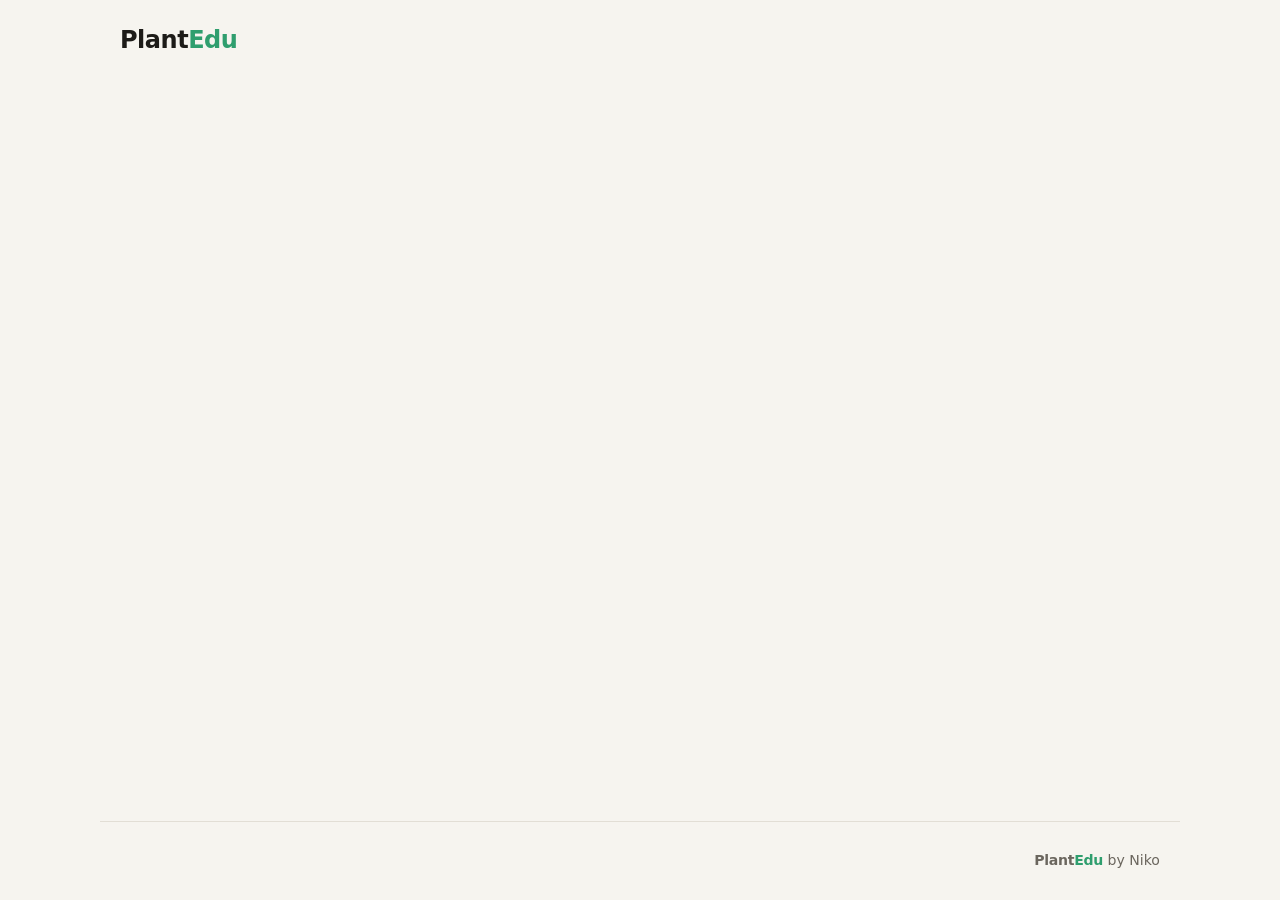
==== index.html @ cb50e397 "Base Design Design Basis wurde in style.css aufgesetzt. Die HTML Basis wurde ebenfalls erstellt." ====
<!DOCTYPE html>
<html lang="de">
<head>
    <meta charset="UTF-8">
    <meta name="viewport" content="width=device-width, initial-scale=1.0">
    <title>PlantEdu</title>
    <link rel="stylesheet" href="css/style.css">
</head>
<body>
    <header>
        <a class="Logo" href="index.html">Plant<span>Edu</span></a>

    </header>
    <main> 

    </main>
    <footer> 
        <span class="Logo">Plant<span>Edu</span></span> by Niko 
    </footer>
</body>
---- css/style.css ----
:root {
    --bg: #f6f4ef;
    --surface: #ffffff;
    --text: #1d1b18;
    --muted: #6b665e;
    --line: #e2ded5;
    --easy: #2f9e6e;
    --mid: #d98a1f;
    --hard: #d1453b;
    --radius: 18px;
    --shadow: 0 1px 2px rgba(0,0,0,.04), 0 8px 24px rgba(0,0,0,.06);
}

@media (prefers-color-scheme: dark) {
    :root {
        --bg: #141311;
        --surface: #1d1c19;
        --text: #f2efe8;
        --muted: #a09a8e;
        --line: #2e2c27;
        --easy: #46c28d;
        --mid: #e8efe3;
        --hard: #f06a5f;
        --shadow: 0 1px 2px rgba(0,0,0,.4), 0 8px 24px rgba(0,0,0,.35);
    }
}

* { box-sizing: border-box; margin: 0; }

body {
    background: var(--bg);
    color: var(--text);
    font-family: ui-sans-serif, system-ui, -apple-system, "Segoe UI", Roboto, sans-serif;
    line-height: 1.55;
    min-height: 100vh;
    display: flex;
    flex-direction: column;
}

header, main, footer { 
    width: 100%; 
    max-width: 1080px; 
    margin-inline: auto; 
    padding-inline: 20px; 
}

header { 
    padding-block: 22px; 
    display: flex; 
    justify-content: space-between; 
    align-items: center; 
}

    header a { 
        text-decoration: none; 
        color: inherit; 
        font-size: 1.5em; 
        font-weight: bold; 
        letter-spacing: -.02em; 
    }

    header span { 
        color: var(--easy); 
    }

.Logo { 
    text-decoration: none; 
    color: inherit; 
    font-weight: bold; 
    letter-spacing: -.02em; 
}

    .Logo span { 
        color: var(--easy); 
    }

footer { 
    padding-block: 28px; 
    color: var(--muted); 
    font-size: .88rem; 
    text-align: center; 
    border-top: 1px solid var(--line); 
    margin-top: auto; 
    text-align: right; 
}

main { flex: 1; }
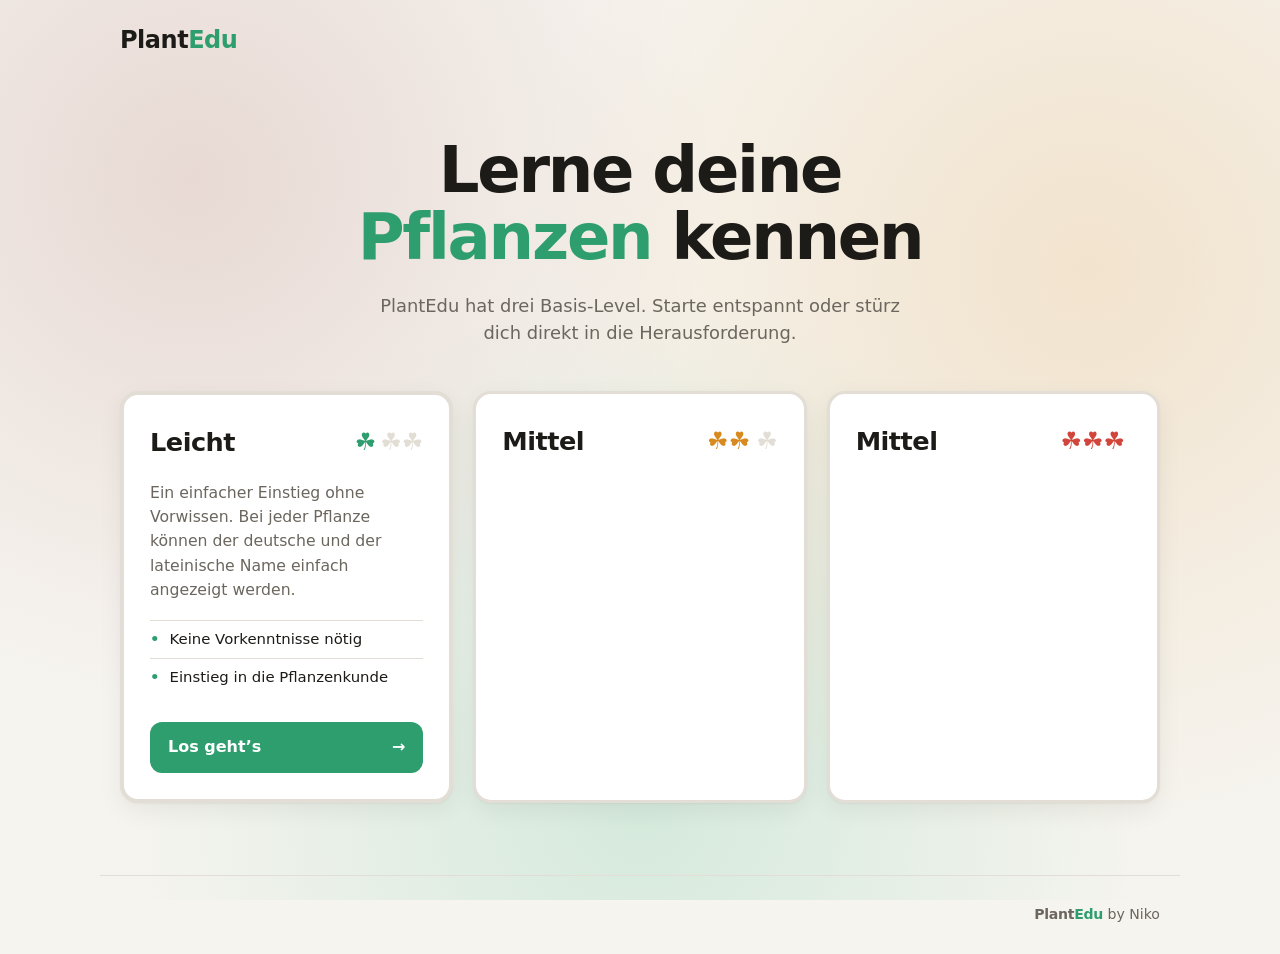
==== commit 7e2b0847: "Erstellen der Level-Cards (1/X) Die erste Level-Card wurde erstellt, und der Designprozess wurde beg" ====
--- a/index.html
+++ b/index.html
@@ -11,9 +11,48 @@
         <a class="Logo" href="index.html">Plant<span>Edu</span></a>
 
     </header>
+
     <main> 
 
+        <section class="hero">
+            <h1>Lerne deine<br><span>Pflanzen</span> kennen</h1>
+            <p>PlantEdu hat drei Basis-Level. Starte entspannt oder stürz dich direkt in die Herausforderung.</p>
+        </section>
+
+        <section class="cards" id="stufen" aria-label="Schwierigkeitsstufen">
+            <a class="card" href="/Pages/easy.html">
+                <div class="lvl" aria-label="Schwierigkeit: 1 von 3">
+                    <h2>Leicht</h2>
+                    <div class="leaves" aria-hidden="true">
+                        <span class="leaf on">☘</span><span class="leaf">☘☘</span>
+                    </div>
+                </div>
+                <p>Ein einfacher Einstieg ohne Vorwissen. Bei jeder Pflanze können der deutsche und der lateinische Name einfach angezeigt werden.</p>
+                <ul>
+                    <li>Keine Vorkenntnisse nötig</li>
+                    <li>Einstieg in die Pflanzenkunde</li>
+                </ul>
+                <div class="lvl-click">Los geht’s <span>→</span></div>
+            <a class="card mid" href="/Pages/medium.html">
+                <div class="lvl" aria-label="Schwierigkeit: 2 von 3">
+                    <h2>Mittel</h2>
+                    <div class="leaves" aria-hidden="true"></div>
+                        <span class="leaf on">☘☘</span><span class="leaf">☘</span>
+                    </div>
+                </div>
+            </a>
+            <a class="card hard" href="/Pages/hard.html">
+                <div class="lvl" aria-label="Schwierigkeit: 3 von 3">
+                    <h2>Mittel</h2>
+                    <div class="leaves" aria-hidden="true"></div>
+                        <span class="leaf on">☘☘☘</span><span class="leaf"></span>
+                    </div>
+                </div>
+            </a>
+        </section>
+
     </main>
+
     <footer> 
         <span class="Logo">Plant<span>Edu</span></span> by Niko 
     </footer>
--- a/css/style.css
+++ b/css/style.css
@@ -1,5 +1,9 @@
 :root {
     --bg: #f6f4ef;
+    --glow:
+        radial-gradient(circle at 15% 20%, rgba(181, 121, 114, .22), transparent 40%),
+        radial-gradient(circle at 85% 30%, rgba(229, 177, 105, .25), transparent 45%),
+        radial-gradient(circle at 50% 90%, rgba(80, 192, 143, .20), transparent 50%);
     --surface: #ffffff;
     --text: #1d1b18;
     --muted: #6b665e;
@@ -13,13 +17,17 @@
 
 @media (prefers-color-scheme: dark) {
     :root {
-        --bg: #141311;
+        --bg: #171014;
+        --glow:
+            radial-gradient(circle at 15% 20%, rgba(181, 121, 114, 0.18), transparent 40%),
+            radial-gradient(circle at 85% 30%, rgba(229, 177, 105, 0.2), transparent 45%),
+            radial-gradient(circle at 50% 90%, rgba(80, 192, 143, 0.18), transparent 50%);
         --surface: #1d1c19;
         --text: #f2efe8;
         --muted: #a09a8e;
         --line: #2e2c27;
         --easy: #46c28d;
-        --mid: #e8efe3;
+        --mid: #d98a1f;
         --hard: #f06a5f;
         --shadow: 0 1px 2px rgba(0,0,0,.4), 0 8px 24px rgba(0,0,0,.35);
     }
@@ -28,7 +36,8 @@
 * { box-sizing: border-box; margin: 0; }
 
 body {
-    background: var(--bg);
+    background: var(--glow), var(--bg);
+    background-attachment: fixed;
     color: var(--text);
     font-family: ui-sans-serif, system-ui, -apple-system, "Segoe UI", Roboto, sans-serif;
     line-height: 1.55;
@@ -85,3 +94,160 @@
 }
 
 main { flex: 1; }
+
+@media (max-width: 860px) {
+    .cards { 
+        grid-template-columns: 1fr; 
+    }
+    .hero { 
+        padding: 36px 0 30px; 
+    }
+    nav { 
+        display: none; 
+    }
+}
+
+@media (max-width: 860px) {
+    .cards { grid-template-columns: 1fr; }
+    .hero { padding: 36px 0 30px; }
+    nav { display: none; }
+  }
+
+@media (prefers-reduced-motion: reduce) { .card, .cta span { transition: none; } }
+
+h1 { font-size: clamp(1.7rem, 6vw, 4rem); line-height: 1.05; letter-spacing: -.035em; font-weight: 800; }
+
+    h1 span {
+        color: var(--easy); 
+    }
+  
+.hero { 
+    text-align: center; 
+    padding: 56px 0 44px; 
+}
+
+    .hero p { 
+        color: var(--muted); 
+        font-size: 1.12rem; 
+        max-width: 560px; 
+        margin: 20px auto 0; 
+    }
+
+.cards { 
+    display: grid; 
+    grid-template-columns: repeat(3, 1fr); 
+    gap: 20px; 
+    padding-bottom: 72px; 
+}
+  
+.card {
+    position: relative; 
+    background: var(--surface); 
+    border-radius: var(--radius);
+    padding: 28px 26px 26px; 
+    box-shadow: var(--shadow); 
+    text-decoration: none; 
+    color: inherit;
+    display: flex; 
+    flex-direction: column; 
+    overflow: hidden;
+    transition: transform .2s ease, border-color .2s ease;
+    border: 4px solid var(--line); 
+    --accent: var(--easy);
+  }
+  
+    .card:focus-visible {
+        box-shadow: 0 0 0 3px var(--line); 
+    }
+  
+    .card.mid { 
+        border: 3px solid var(--line); 
+        --accent: var(--mid);
+    }
+  
+    .card.hard { 
+        border: 3px solid var(--line); 
+        --accent: var(--hard);
+    }
+
+    .card h2 { 
+        font-size: 1.6rem; 
+        letter-spacing: -.02em; 
+        margin-bottom: 10px; 
+    }
+  
+    .card p { 
+        color: var(--muted); 
+        font-size: .98rem; 
+    }
+
+    .card ul { 
+        list-style: none; 
+        padding: 0; 
+        margin: 18px 0 26px; 
+        font-size: .93rem; 
+    }
+
+    .card li { 
+        padding: 7px 0; 
+        border-top: 1px solid var(--line); 
+        display: flex; gap: 10px; 
+    }
+
+    .card li::before { 
+        content: "•"; 
+        color: var(--accent); 
+        font-weight: 800; 
+    }
+
+    .card:hover .lvl-click span { 
+        transform: translateX(5px); 
+    }
+
+    .card:hover, .card:focus-visible { 
+        transform: translateY(-6px); 
+        outline: none; 
+        border: 4px solid var(--accent); 
+    }
+  
+.lvl { 
+    display: flex; 
+    align-items: center;
+    gap: 6px; 
+    margin-bottom: 18px; 
+}
+
+    .lvl h2 {
+        margin-bottom: 0;
+    }
+
+    .lvl-click {
+        margin-top: auto; 
+        display: inline-flex; 
+        align-items: center; 
+        justify-content: space-between;
+        background: var(--accent); 
+        color: #fff; 
+        font-weight: 700; 
+        padding: 13px 18px; 
+        border-radius: 12px;
+    }
+    
+        .lvl-click span { 
+            transition: transform .2s ease; 
+        }
+
+.leaves {
+    margin-left: auto;   /* schiebt die Blätter nach rechts */
+    display: flex;
+    gap: 4px;            /* gleicher Abstand zwischen allen Blättern */
+}
+
+.leaf { 
+    color: var(--line); 
+    font-size: 1.5em; 
+}
+  
+    .leaf.on { 
+        color: var(--accent); 
+    }
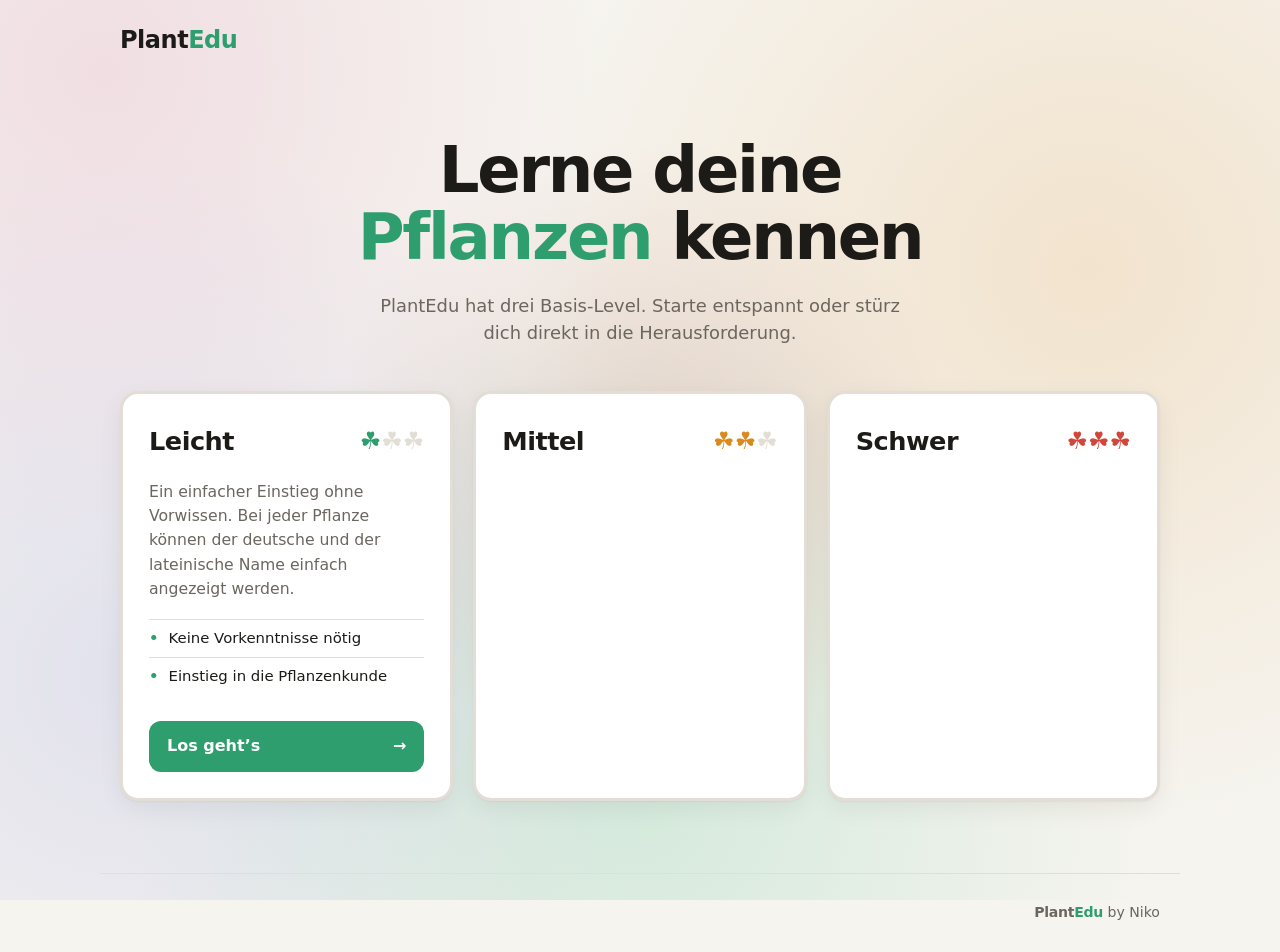
==== commit 9c7276b4: "Einbinden eines Responsive-BG-Designs Kleine Anpassungen in den html-files und überarbeitung des CSS" ====
--- a/index.html
+++ b/index.html
@@ -5,6 +5,7 @@
     <meta name="viewport" content="width=device-width, initial-scale=1.0">
     <title>PlantEdu</title>
     <link rel="stylesheet" href="css/style.css">
+    <script src="js/page.js" defer></script>
 </head>
 <body>
     <header>
@@ -33,18 +34,19 @@
                     <li>Einstieg in die Pflanzenkunde</li>
                 </ul>
                 <div class="lvl-click">Los geht’s <span>→</span></div>
+            </a>
             <a class="card mid" href="/Pages/medium.html">
                 <div class="lvl" aria-label="Schwierigkeit: 2 von 3">
                     <h2>Mittel</h2>
-                    <div class="leaves" aria-hidden="true"></div>
+                    <div class="leaves" aria-hidden="true">
                         <span class="leaf on">☘☘</span><span class="leaf">☘</span>
                     </div>
                 </div>
             </a>
             <a class="card hard" href="/Pages/hard.html">
                 <div class="lvl" aria-label="Schwierigkeit: 3 von 3">
-                    <h2>Mittel</h2>
-                    <div class="leaves" aria-hidden="true"></div>
+                    <h2>Schwer</h2>
+                    <div class="leaves" aria-hidden="true">
                         <span class="leaf on">☘☘☘</span><span class="leaf"></span>
                     </div>
                 </div>
@@ -56,4 +58,5 @@
     <footer> 
         <span class="Logo">Plant<span>Edu</span></span> by Niko 
     </footer>
-</body>        +</body>        
+</html>
--- a/css/style.css
+++ b/css/style.css
@@ -1,9 +1,31 @@
 :root {
     --bg: #f6f4ef;
+    --glow-1: rgba(181, 121, 114, .22);
+    --glow-2: rgba(229, 177, 105, .25);
+    --glow-3: rgba(80, 192, 143, .20);
+    --glow-4: rgba(132, 140, 230, .18);
+    --glow-5: rgba(214, 120, 170, .18);
+
+    --mx: 50%;
+    --my: 50%;
+
     --glow:
-        radial-gradient(circle at 15% 20%, rgba(181, 121, 114, .22), transparent 40%),
-        radial-gradient(circle at 85% 30%, rgba(229, 177, 105, .25), transparent 45%),
-        radial-gradient(circle at 50% 90%, rgba(80, 192, 143, .20), transparent 50%);
+        radial-gradient(circle at var(--mx) var(--my),
+                        var(--glow-1), transparent 40%),
+        radial-gradient(circle at calc(85% - (var(--mx) - 50%) * 0.3)
+                                  calc(30% - (var(--my) - 50%) * 0.3),
+                        var(--glow-2), transparent 45%),
+        radial-gradient(circle at calc(50% + (var(--mx) - 50%) * 0.2)
+                                  calc(90% + (var(--my) - 50%) * 0.2),
+                        var(--glow-3), transparent 50%),
+        radial-gradient(circle at calc(10% - (var(--mx) - 50%) * 0.15)
+                                  calc(75% - (var(--my) - 50%) * 0.15),
+                        var(--glow-4), transparent 40%),
+        radial-gradient(circle at calc(8% - (var(--mx) - 50%) * 0.25)
+                                  calc(8% - (var(--my) - 50%) * 0.25),
+                        var(--glow-5), transparent 35%);
+
+
     --surface: #ffffff;
     --text: #1d1b18;
     --muted: #6b665e;
@@ -18,10 +40,11 @@
 @media (prefers-color-scheme: dark) {
     :root {
         --bg: #171014;
-        --glow:
-            radial-gradient(circle at 15% 20%, rgba(181, 121, 114, 0.18), transparent 40%),
-            radial-gradient(circle at 85% 30%, rgba(229, 177, 105, 0.2), transparent 45%),
-            radial-gradient(circle at 50% 90%, rgba(80, 192, 143, 0.18), transparent 50%);
+        --glow-1: rgba(181, 121, 114, .18);
+        --glow-2: rgba(229, 177, 105, .20);
+        --glow-3: rgba(80, 192, 143, .18);
+        --glow-4: rgba(132, 140, 230, .16);
+        --glow-5: rgba(214, 120, 170, .15);
         --surface: #1d1c19;
         --text: #f2efe8;
         --muted: #a09a8e;
@@ -46,208 +69,196 @@
     flex-direction: column;
 }
 
-header, main, footer { 
-    width: 100%; 
-    max-width: 1080px; 
-    margin-inline: auto; 
-    padding-inline: 20px; 
-}
-
-header { 
-    padding-block: 22px; 
-    display: flex; 
-    justify-content: space-between; 
-    align-items: center; 
-}
-
-    header a { 
-        text-decoration: none; 
-        color: inherit; 
-        font-size: 1.5em; 
-        font-weight: bold; 
-        letter-spacing: -.02em; 
-    }
-
-    header span { 
-        color: var(--easy); 
-    }
-
-.Logo { 
-    text-decoration: none; 
-    color: inherit; 
-    font-weight: bold; 
-    letter-spacing: -.02em; 
-}
-
-    .Logo span { 
-        color: var(--easy); 
-    }
-
-footer { 
-    padding-block: 28px; 
-    color: var(--muted); 
-    font-size: .88rem; 
-    text-align: center; 
-    border-top: 1px solid var(--line); 
-    margin-top: auto; 
-    text-align: right; 
+header, main, footer {
+    width: 100%;
+    max-width: 1080px;
+    margin-inline: auto;
+    padding-inline: 20px;
+}
+
+header {
+    padding-block: 22px;
+    display: flex;
+    justify-content: space-between;
+    align-items: center;
+}
+
+    header a {
+        text-decoration: none;
+        color: inherit;
+        font-size: 1.5em;
+        font-weight: bold;
+        letter-spacing: -.02em;
+    }
+
+    header span {
+        color: var(--easy);
+    }
+
+.Logo {
+    text-decoration: none;
+    color: inherit;
+    font-weight: bold;
+    letter-spacing: -.02em;
+}
+
+    .Logo span {
+        color: var(--easy);
+    }
+
+footer {
+    padding-block: 28px;
+    color: var(--muted);
+    font-size: .88rem;
+    border-top: 1px solid var(--line);
+    margin-top: auto;
+    text-align: right;
 }
 
 main { flex: 1; }
 
-@media (max-width: 860px) {
-    .cards { 
-        grid-template-columns: 1fr; 
-    }
-    .hero { 
-        padding: 36px 0 30px; 
-    }
-    nav { 
-        display: none; 
-    }
-}
+h1 { 
+    font-size: clamp(1.7rem, 6vw, 4rem); 
+    line-height: 1.05; 
+    letter-spacing: -.035em; 
+    font-weight: 800; 
+}
+
+    h1 span {
+        color: var(--easy);
+    }
+
+.hero {
+    text-align: center;
+    padding: 56px 0 44px;
+}
+
+    .hero p {
+        color: var(--muted);
+        font-size: 1.12rem;
+        max-width: 560px;
+        margin: 20px auto 0;
+    }
+
+.cards {
+    display: grid;
+    grid-template-columns: repeat(3, 1fr);
+    gap: 20px;
+    padding-bottom: 72px;
+}
+
+.card {
+    position: relative;
+    background: var(--surface);
+    border-radius: var(--radius);
+    padding: 28px 26px 26px;
+    box-shadow: var(--shadow);
+    text-decoration: none;
+    color: inherit;
+    display: flex;
+    flex-direction: column;
+    overflow: hidden;
+    transition: transform .2s ease, border-color .2s ease;
+    border: 3px solid var(--line);
+    --accent: var(--easy);
+}
+
+    .card:focus-visible {
+        box-shadow: 0 0 0 3px var(--line);
+    }
+
+    .card.mid  { --accent: var(--mid); }
+    .card.hard { --accent: var(--hard); }
+
+    .card h2 {
+        font-size: 1.6rem;
+        letter-spacing: -.02em;
+        margin-bottom: 10px;
+    }
+
+    .card p {
+        color: var(--muted);
+        font-size: .98rem;
+    }
+
+    .card ul {
+        list-style: none;
+        padding: 0;
+        margin: 18px 0 26px;
+        font-size: .93rem;
+    }
+
+    .card li {
+        padding: 7px 0;
+        border-top: 1px solid var(--line);
+        display: flex;
+        gap: 10px;
+    }
+
+    .card li::before {
+        content: "•";
+        color: var(--accent);
+        font-weight: 800;
+    }
+
+    .card:hover .lvl-click span {
+        transform: translateX(5px);
+    }
+
+    .card:hover, .card:focus-visible {
+        transform: translateY(-6px);
+        outline: none;
+        border-color: var(--accent);
+    }
+
+.lvl {
+    display: flex;
+    align-items: center;
+    gap: 6px;
+    margin-bottom: 18px;
+}
+
+    .lvl h2 {
+        margin-bottom: 0;
+    }
+
+.lvl-click {
+    margin-top: auto;
+    display: inline-flex;
+    align-items: center;
+    justify-content: space-between;
+    background: var(--accent);
+    color: #fff;
+    font-weight: 700;
+    padding: 13px 18px;
+    border-radius: 12px;
+}
+
+    .lvl-click span {
+        transition: transform .2s ease;
+    }
+
+.leaves {
+    margin-left: auto;
+    display: flex;
+}
+
+.leaf {
+    color: var(--line);
+    font-size: 1.5em;
+}
+
+    .leaf.on {
+        color: var(--accent);
+    }
 
 @media (max-width: 860px) {
     .cards { grid-template-columns: 1fr; }
     .hero { padding: 36px 0 30px; }
     nav { display: none; }
-  }
-
-@media (prefers-reduced-motion: reduce) { .card, .cta span { transition: none; } }
-
-h1 { font-size: clamp(1.7rem, 6vw, 4rem); line-height: 1.05; letter-spacing: -.035em; font-weight: 800; }
-
-    h1 span {
-        color: var(--easy); 
-    }
-  
-.hero { 
-    text-align: center; 
-    padding: 56px 0 44px; 
-}
-
-    .hero p { 
-        color: var(--muted); 
-        font-size: 1.12rem; 
-        max-width: 560px; 
-        margin: 20px auto 0; 
-    }
-
-.cards { 
-    display: grid; 
-    grid-template-columns: repeat(3, 1fr); 
-    gap: 20px; 
-    padding-bottom: 72px; 
-}
-  
-.card {
-    position: relative; 
-    background: var(--surface); 
-    border-radius: var(--radius);
-    padding: 28px 26px 26px; 
-    box-shadow: var(--shadow); 
-    text-decoration: none; 
-    color: inherit;
-    display: flex; 
-    flex-direction: column; 
-    overflow: hidden;
-    transition: transform .2s ease, border-color .2s ease;
-    border: 4px solid var(--line); 
-    --accent: var(--easy);
-  }
-  
-    .card:focus-visible {
-        box-shadow: 0 0 0 3px var(--line); 
-    }
-  
-    .card.mid { 
-        border: 3px solid var(--line); 
-        --accent: var(--mid);
-    }
-  
-    .card.hard { 
-        border: 3px solid var(--line); 
-        --accent: var(--hard);
-    }
-
-    .card h2 { 
-        font-size: 1.6rem; 
-        letter-spacing: -.02em; 
-        margin-bottom: 10px; 
-    }
-  
-    .card p { 
-        color: var(--muted); 
-        font-size: .98rem; 
-    }
-
-    .card ul { 
-        list-style: none; 
-        padding: 0; 
-        margin: 18px 0 26px; 
-        font-size: .93rem; 
-    }
-
-    .card li { 
-        padding: 7px 0; 
-        border-top: 1px solid var(--line); 
-        display: flex; gap: 10px; 
-    }
-
-    .card li::before { 
-        content: "•"; 
-        color: var(--accent); 
-        font-weight: 800; 
-    }
-
-    .card:hover .lvl-click span { 
-        transform: translateX(5px); 
-    }
-
-    .card:hover, .card:focus-visible { 
-        transform: translateY(-6px); 
-        outline: none; 
-        border: 4px solid var(--accent); 
-    }
-  
-.lvl { 
-    display: flex; 
-    align-items: center;
-    gap: 6px; 
-    margin-bottom: 18px; 
-}
-
-    .lvl h2 {
-        margin-bottom: 0;
-    }
-
-    .lvl-click {
-        margin-top: auto; 
-        display: inline-flex; 
-        align-items: center; 
-        justify-content: space-between;
-        background: var(--accent); 
-        color: #fff; 
-        font-weight: 700; 
-        padding: 13px 18px; 
-        border-radius: 12px;
-    }
-    
-        .lvl-click span { 
-            transition: transform .2s ease; 
-        }
-
-.leaves {
-    margin-left: auto;   /* schiebt die Blätter nach rechts */
-    display: flex;
-    gap: 4px;            /* gleicher Abstand zwischen allen Blättern */
-}
-
-.leaf { 
-    color: var(--line); 
-    font-size: 1.5em; 
-}
-  
-    .leaf.on { 
-        color: var(--accent); 
-    }+}
+
+@media (prefers-reduced-motion: reduce) {
+    .card, .lvl-click span { transition: none; }
+    .card:hover, .card:focus-visible { transform: none; }
+}
